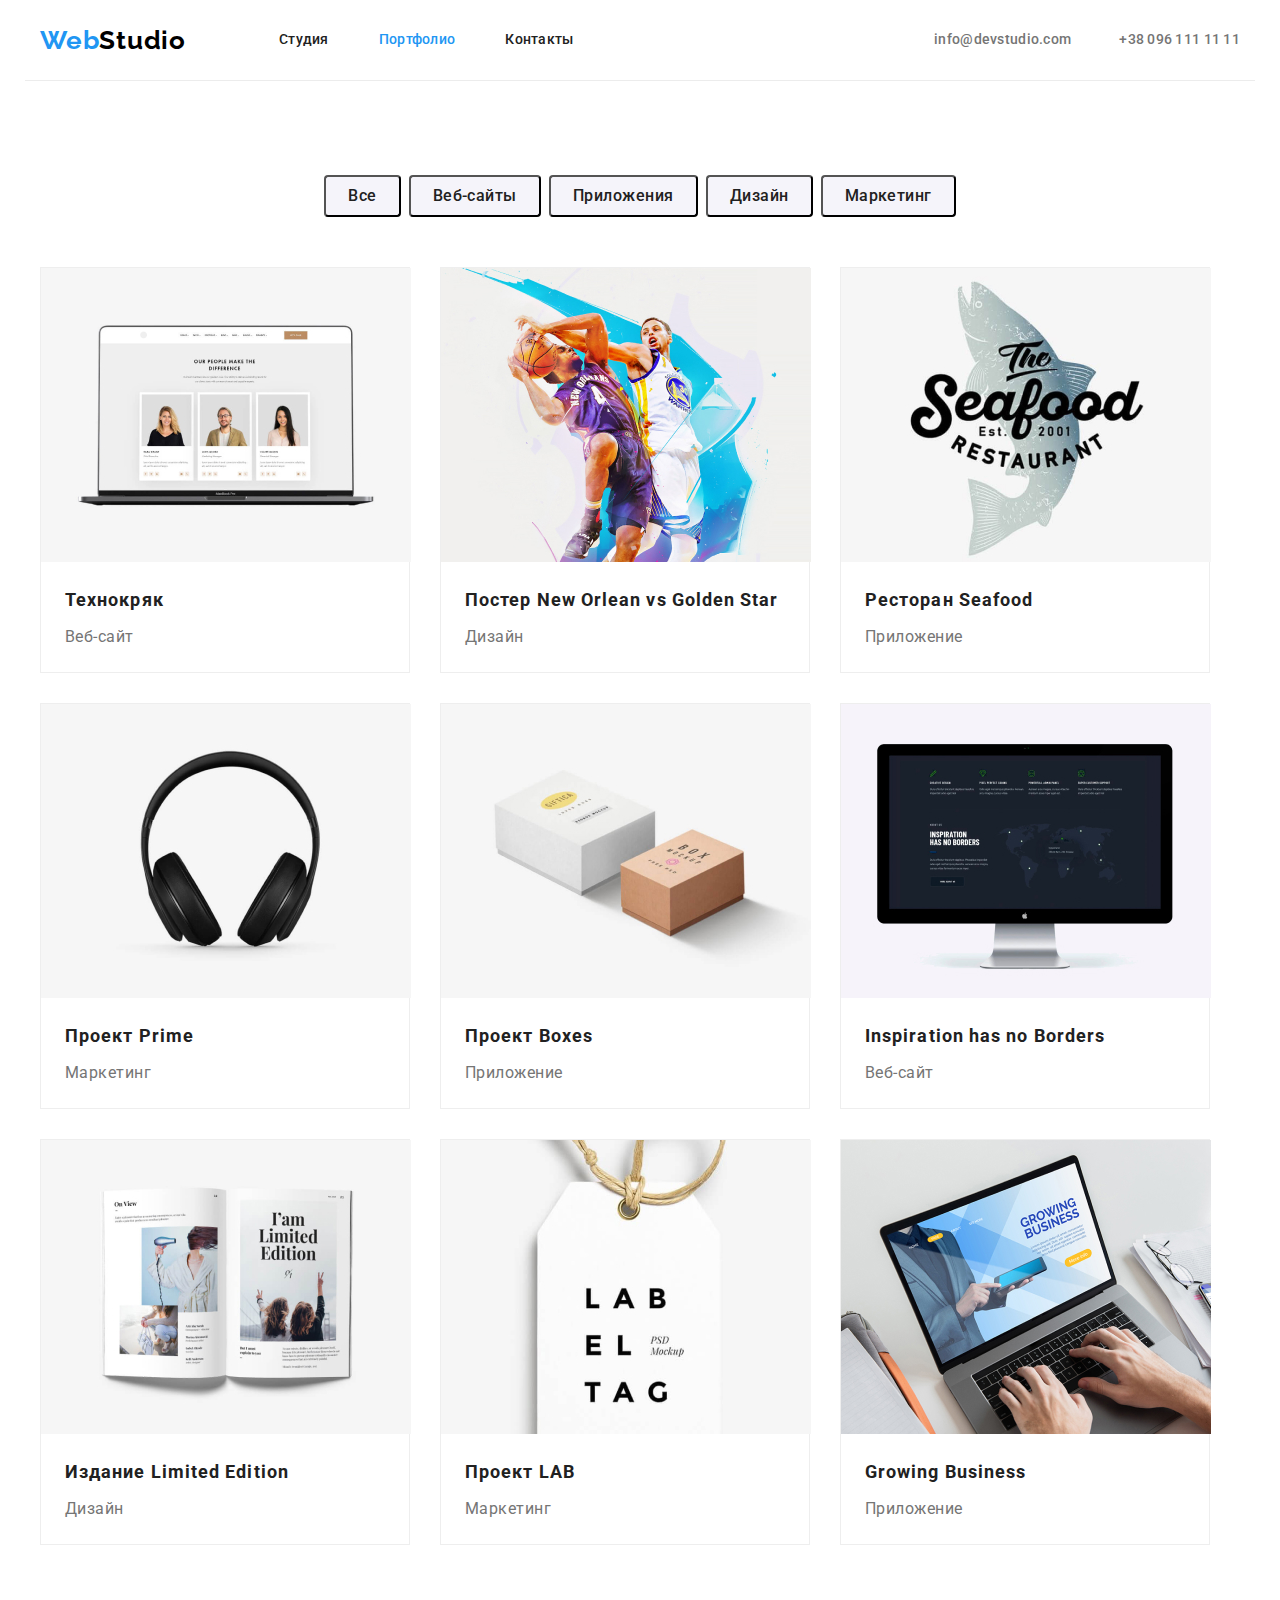
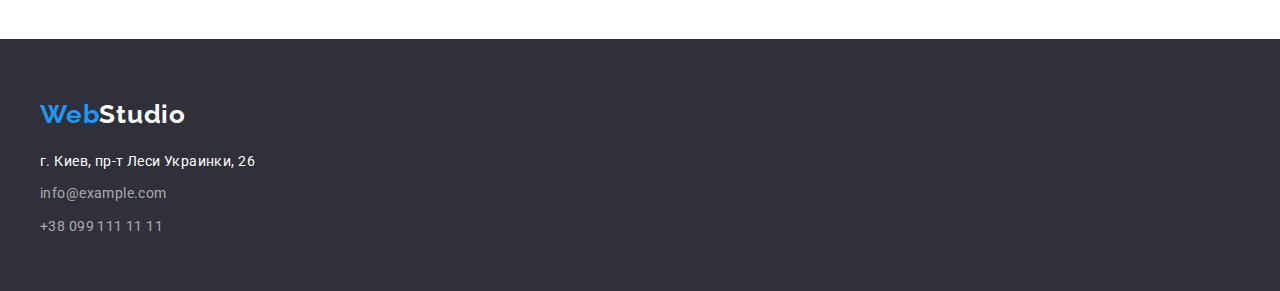
==== portfolio.html @ 692b7ed9 "create" ====
<!DOCTYPE html>
<html lang="ru">
  <head>
    <meta charset="UTF-8" />
    <meta name="viewport" content="width=device-width, initial-scale=1.0" />
    <title>Портфолио</title>
    <link
      rel="stylesheet"
      href="htts://cdnjs.cloudflare.com/ajax/libs/modern-normalize/1.0.0/modern-normalize.css"
    />
    <link
      href="https://fonts.googleapis.com/css2?family=Raleway:wght@700&family=Roboto:wght@400;500;700;900&display=swap"
      rel="stylesheet"
    />

    <link rel="stylesheet" href="./css/styles.css" />
  </head>
  <body>
    <!-- HEADER -->
    <header class="header">
      <div class="container header-border">
        <nav class="navigation">
          <a class="logo link" href=""
            >Web<span class="logo-second">Studio</span>
          </a>
          <ul class="navigation-list list">
            <li class="navigation-list-item">
              <a
                class="navigation-list-link link size-navigation"
                href="./index.html"
                >Студия</a
              >
            </li>
            <li class="navigation-list-item">
              <a
                class="navigation-list-link link current size-navigation"
                href="./portfolio.html"
                >Портфолио</a
              >
            </li>
            <li class="navigation-list-item">
              <a class="navigation-list-link link size-navigation" href=""
                >Контакты</a
              >
            </li>
          </ul>
        </nav>
        <ul class="list navigation-second">
          <li>
            <a class="header-mail link" href="mailto:info@devstudio.com "
              >info@devstudio.com</a
            >
          </li>
          <li class="list-telephone">
            <a class="header-tel link" href="tel:+380961111111"
              >+38 096 111 11 11</a
            >
          </li>
        </ul>
      </div>
    </header>
    <main>
      <!--Наши проэкты-->
      <section class="first-section">
        <div class="container button-cont">
          <h1 hidden>Our projects</h1>
          <ul class="list all-button">
            <li class="project">
              <button class="projects" type="button">Все</button>
            </li>
            <li class="project">
              <button class="projects" type="button">Веб-сайты</button>
            </li>
            <li class="project">
              <button class="projects" type="button">Приложения</button>
            </li>
            <li class="project">
              <button class="projects" type="button">Дизайн</button>
            </li>
            <li class="project">
              <button class="projects" type="button">Маркетинг</button>
            </li>
          </ul>

          <ul class="list">
            <li class="border">
              <a class="link" href="">
                <img src="./images/portfolio/img0.jpg" alt="ноутбук" />
                <div class="pictures-items">
                  <h2 class="our-projects">Технокряк</h2>
                  <p class="our-projects-type">Веб-сайт</p>
                </div>
              </a>
            </li>
            <li class="border">
              <a class="link" href="">
                <img
                  src="./images/portfolio/img-1.jpg"
                  alt="грають в баскетбол"
                />
                <div class="pictures-items">
                  <h2 class="our-projects">
                    Постер <span lang="en">New Orlean vs Golden Star</span>
                  </h2>
                  <p class="our-projects-type">Дизайн</p>
                </div>
              </a>
            </li>
            <li class="border">
              <a class="link" href="">
                <img
                  src="./images/portfolio/img-2.jpg"
                  alt="логотип ресторана"
                />
                <div class="pictures-items">
                  <h2 class="our-projects">
                    Ресторан <span lang="en">Seafood</span>
                  </h2>
                  <p class="our-projects-type">Приложение</p>
                </div>
              </a>
            </li>
            <li class="border">
              <a class="link" href="">
                <img src="./images/portfolio/img-3.jpg" alt="навушники" />
                <div class="pictures-items">
                  <h2 class="our-projects">
                    Проект <span lang="en">Prime</span>
                  </h2>
                  <p class="our-projects-type">Маркетинг</p>
                </div>
              </a>
            </li>
            <li class="border">
              <a class="link" href="">
                <img src="./images/portfolio/img-4.jpg" alt=" дві коробки" />
                <div class="pictures-items">
                  <h2 class="our-projects">
                    Проект <span lang="en">Boxes</span>
                  </h2>
                  <p class="our-projects-type">Приложение</p>
                </div>
              </a>
            </li>
            <li class="border">
              <a class="link" href="">
                <img src="./images/portfolio/img-5.jpg" alt="монітор" />
                <div class="pictures-items">
                  <h2 class="our-projects" lang="en">
                    Inspiration has no Borders
                  </h2>
                  <p class="our-projects-type">Веб-сайт</p>
                </div>
              </a>
            </li>
            <li class="border">
              <a class="link" href="">
                <img src="./images/portfolio/img-6.jpg" alt="книга" />
                <div class="pictures-items">
                  <h2 class="our-projects">
                    Издание <span lang="en">Limited Edition</span>
                  </h2>
                  <p class="our-projects-type">Дизайн</p>
                </div>
              </a>
            </li>
            <li class="border">
              <a class="link" href="">
                <img src="./images/portfolio/img-7.jpg" alt="бірка" />
                <div class="pictures-items">
                  <h2 class="our-projects">
                    Проект <span lang="en">LAB</span>
                  </h2>
                  <p class="our-projects-type">Маркетинг</p>
                </div>
              </a>
            </li>
            <li class="border">
              <a class="link" href="">
                <img src="./images/portfolio/img-8.jpg" alt="наберає текст" />
                <div class="pictures-items">
                  <h2 class="our-projects" lang="en">Growing Business</h2>
                  <p class="our-projects-type">Приложение</p>
                </div>
              </a>
            </li>
          </ul>
        </div>
      </section>
    </main>
    <!--Footer-->
    <footer class="footer">
      <div class="container">
        <a class="footer-logo link" href=""
          >Web<span class="footer-logo-second">Studio</span>
        </a>
        <address class="list-adress">
          <a
            class="address navigation-list-link link"
            href=" https://goo.gl/maps/Kp2JSWdoejmREXsi8"
            >г. Киев, пр-т Леси Украинки, 26</a
          >

          <a
            class="navigation-list-link contacts link"
            href="mailto:info@example.com"
            >info@example.com</a
          >

          <a class="navigation-list-link contacts link" href="tel:+380991111111"
            >+38 099 111 11 11</a
          >
        </address>
      </div>
    </footer>
  </body>
</html>
---- css/styles.css ----
/*-----INDEX.HTML-------*/

/*-----GENERAL-----*/
:root {
  --primary-text-color: #757575;
  --title-text-color: #212121;
  --main-text-color: #ffffff;
  --accent-color: #2196f3;
  --logo-color: #000000;
  --other-color: #f5f4fa;
  --contacts-color: rgba(255, 255, 255, 0.6);
  --background-color: #2f303a;
}

*,
*::before,
*::after {
  box-sizing: border-box;
  margin: 0;
  padding: 0;
}
body {
  font-family: 'Roboto', sans-serif;
  background: var(--main-text-color);
}
.list {
  list-style: none;
}
.link {
  text-decoration: none;
}

img {
  display: block;
}

.container {
  width: 1230px;
  padding: 0 15px;
  margin: 0 auto;
  align-items: center;
}

/*----- END GENERAL-----*/

/*-----HEADER-----*/

.header .container {
  display: flex;
}
.logo {
  margin-right: 93px;
}
.navigation-list-item:not(:last-child) {
  margin-right: 50px;
}

.navigation {
  display: flex;
  align-items: center;
}
.navigation-list {
  display: flex;
}
.navigation-second {
  display: flex;
  justify-content: flex-end;
  margin-left: auto;
}
.list-telephone {
  margin-left: 48px;
}

.logo {
  font-family: 'Raleway', sans-serif;
  font-weight: 700;
  font-size: 26px;
  line-height: 1.19;
  letter-spacing: 0.03em;
  color: var(--accent-color);
}
.logo-second {
  color: var(--logo-color);
}

.navigation-list-link {
  display: block;
  font-weight: 500;
  font-size: 14px;
  line-height: 1.14;
  letter-spacing: 0.02em;
  color: var(--title-text-color);
}

.navigation-list-link:hover,
.navigation-list-link:focus,
.header-mail:hover,
.header-mail:focus,
.header-tel:hover,
.header-tel:focus {
  color: var(--accent-color);
}
.current {
  color: var(--accent-color);
}
.size-navigation {
  padding-top: 32px;
  padding-bottom: 32px;
}

.header-mail,
.header-tel {
  display: block;

  font-weight: 500;
  font-size: 14px;
  line-height: 1.14;
  letter-spacing: 0.02em;
  color: var(--primary-text-color);
  padding-top: 32px;
  padding-bottom: 32px;
}

/*-----END HEADER-----*/

/*------MAIN------*/
.services {
  background: var(--background-color);
  text-align: center;
  padding-top: 200px;
  padding-bottom: 200px;
}

.main-title {
  font-weight: 900;
  font-size: 44px;
  line-height: 1.36;
  letter-spacing: 0.06em;
  text-transform: uppercase;
  color: var(--main-text-color);
  width: 660px;
  margin: 0 auto;
}
.button {
  background: var(--accent-color);
  box-shadow: 0px 4px 4px rgba(0, 0, 0, 0.15);
  font-weight: 700;
  font-size: 16px;
  line-height: 1.87;
  letter-spacing: 0.06em;
  color: var(--main-text-color);
  width: 200px;
  height: 50px;
  border-radius: 4px;
  margin-top: 30px;
}

.pictures-items {
  padding: 20px 24px 20px 24px;
}
.list-quality:not(:last-child) {
  margin-right: 30px;
}
.list-forms {
  display: flex;
  justify-content: space-between;
}
.middle {
  padding-top: 94px;
}

.quality {
  font-weight: 700;
  font-size: 14px;
  line-height: 1.14;
  letter-spacing: 0.03em;
  text-transform: uppercase;
  color: var(--title-text-color);

  margin-bottom: 10px;
}

.quality-inside {
  font-weight: 400;
  font-size: 14px;
  line-height: 1.71;
  letter-spacing: 0.03em;
  color: var(--primary-text-color);
  width: 270px;
}

.job-picture:not(:last-child) {
  margin-right: 30px;
}

.picture-list {
  display: flex;
}
.about-us,
.team {
  font-weight: 700;
  font-size: 36px;
  line-height: 1.16;
  letter-spacing: 0.03em;
  color: var(--title-text-color);
}
.jobs {
  padding-top: 94px;
  padding-bottom: 94px;
}

.about-us {
  text-align: center;

  margin-bottom: 50px;
}
.section-second {
  background: var(--other-color);
  padding-top: 94px;
  padding-bottom: 94px;
}
.photo-border:not(:last-child) {
  margin-right: 30px;
}
.photo-border {
  box-shadow: 0px 1px 3px rgba(0, 0, 0, 0.12), 0px 1px 1px rgba(0, 0, 0, 0.14),
    0px 2px 1px rgba(0, 0, 0, 0.2);
  border-radius: 0px 0px 4px 4px;
}

.team {
  text-align: center;
  margin-bottom: 50px;
}

.list-photo {
  display: flex;
}

.team-name {
  font-weight: 500;
  font-size: 16px;
  line-height: 1.18;
  letter-spacing: 0.03em;
  color: var(--title-text-color);
}
.name {
  text-align: center;
  padding-top: 30px;
  padding-bottom: 30px;
  padding-left: 60px;
  padding-right: 60px;
}
.team-profil {
  font-weight: 400;
  font-size: 16px;
  line-height: 1.18;
  letter-spacing: 0.03em;
  color: var(--primary-text-color);
  text-align: center;
  margin-top: 10px;
}
/*------END MAIN------*/

/*------FOOTER------*/

.footer {
  background: var(--background-color);
  height: 252px;
  padding-top: 60px;
  padding-bottom: 60px;
}
.list-adress {
  margin-top: 20px;
}
.footer-logo {
  font-family: 'Raleway', sans-serif;
  font-weight: 700;
  font-size: 26px;
  line-height: 1.19;
  letter-spacing: 0.03em;
  color: var(--accent-color);
}
.footer-logo-second {
  color: var(--main-text-color);
}
.navigation-list-link:not(:last-child) {
  margin-bottom: 9px;
}
.address {
  font-style: normal;
  font-weight: 400;
  font-size: 14px;
  line-height: 1.71;
  letter-spacing: 0.03em;
  color: var(--main-text-color);
}

.contacts {
  font-style: normal;
  font-weight: 400;
  font-size: 14px;
  line-height: 1.71;
  letter-spacing: 0.03em;
  color: var(--contacts-color);
}

/*------END FOOTER------*/

/*----END INDEX.HTML----*/

/*----PORTFOLIO-----*/

.header-border {
  border-bottom: 1px solid #ececec;
}

.first-section {
  padding-bottom: 94px;
  padding-top: 94px;
}
/*----MAIN-----*/

.all-button {
  display: flex;
  justify-content: center;

  margin-bottom: 50px;
}
.project:not(:last-child) {
  margin-right: 8px;
}
.projects {
  font-weight: 500;
  font-size: 16px;
  line-height: 1.62;
  letter-spacing: 0.03em;
  color: var(--title-text-color);
  background: var(--other-color);
  border-radius: 4px;
  text-align: center;
  padding-top: 6px;
  padding-bottom: 6px;
  padding-right: 22px;
  padding-left: 22px;
}
.projects:hover,
.projects:focus {
  background: var(--accent-color);
  color: var(--main-text-color);
}
.border:nth-child(3n) {
  margin-right: 0;
}
.border:nth-last-child(-n + 3) {
  margin-bottom: 0;
}
.border {
  width: 370px;

  border: 1px solid #eeeeee;
  margin-right: 30px;
  margin-bottom: 30px;
}

.container .list {
  display: flex;
  flex-wrap: wrap;
}
.our-projects {
  font-weight: 700;
  font-size: 18px;
  line-height: 2;
  letter-spacing: 0.06em;
  color: var(--title-text-color);
  margin-bottom: 4px;
}

.our-projects-type {
  font-weight: 400;
  font-size: 16px;
  line-height: 1.87;
  letter-spacing: 0.03em;
  color: var(--primary-text-color);
}

/*-----END MAIN*/ ;
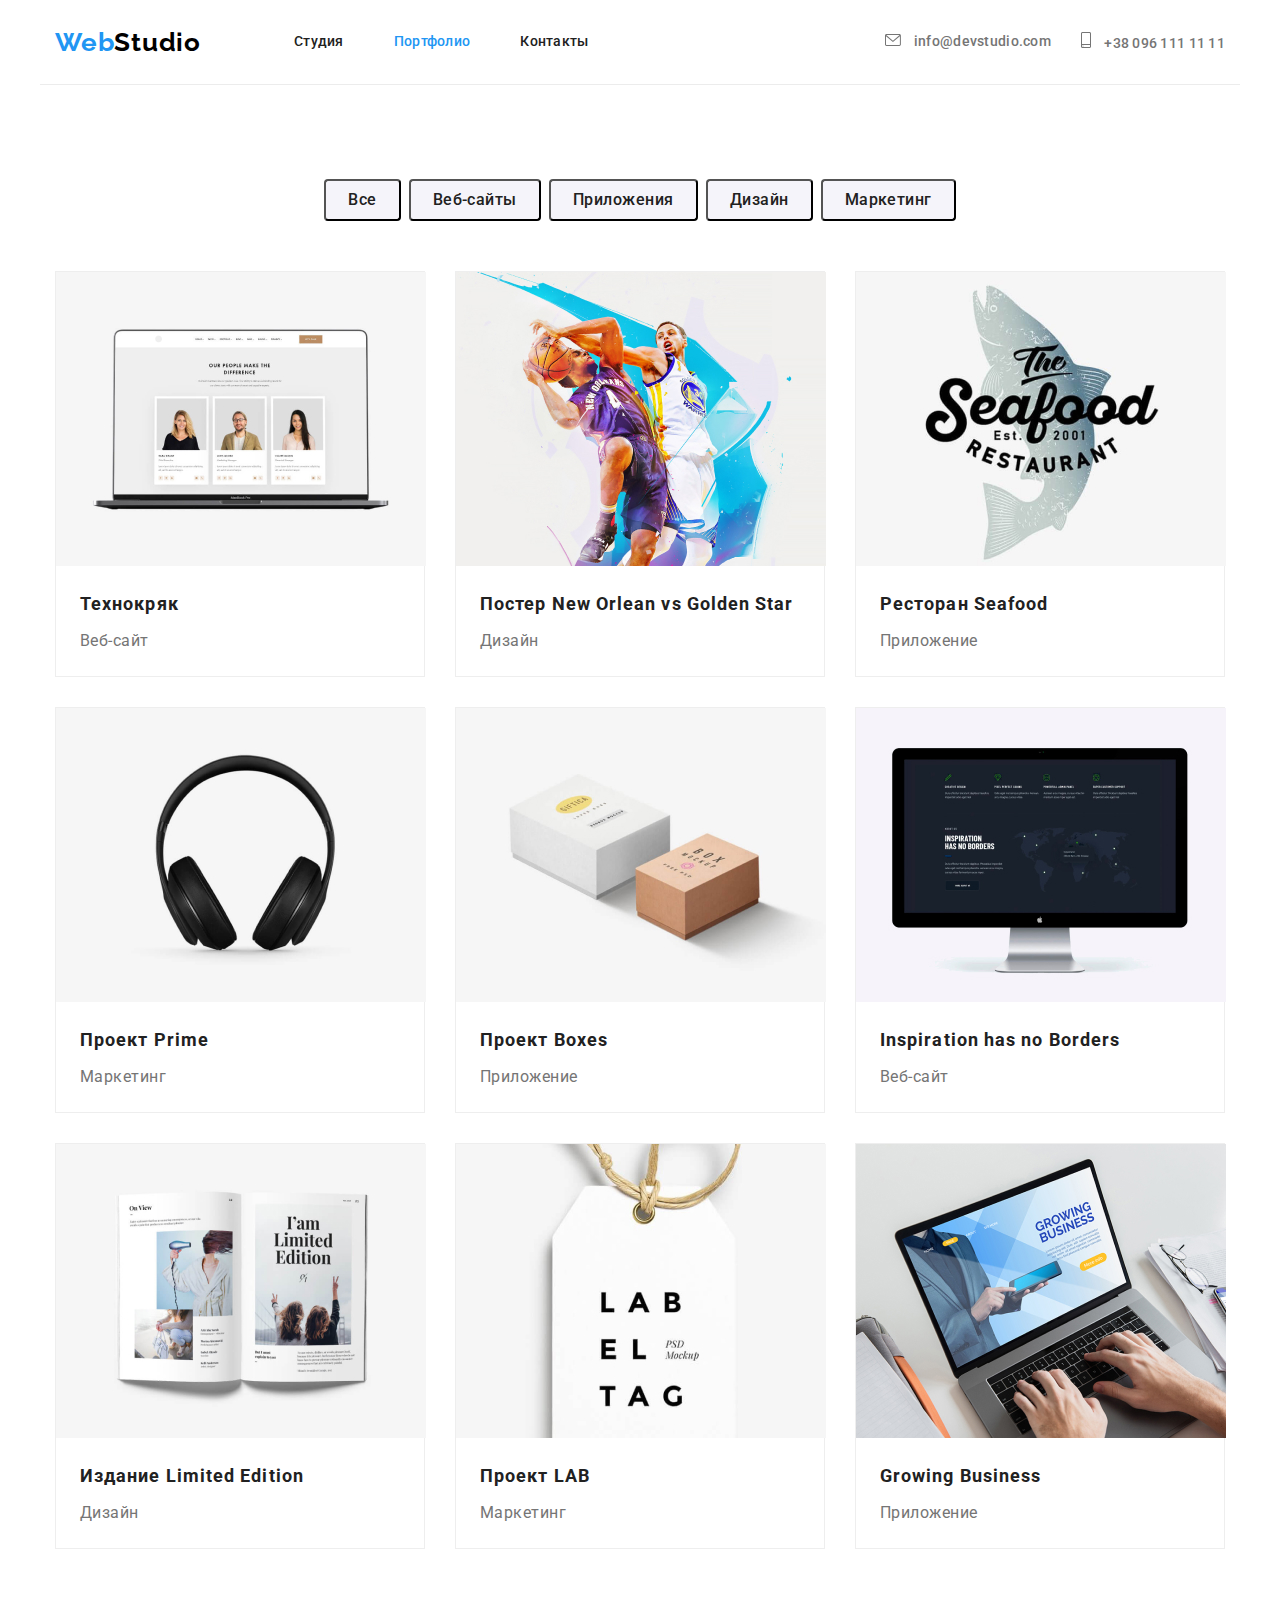
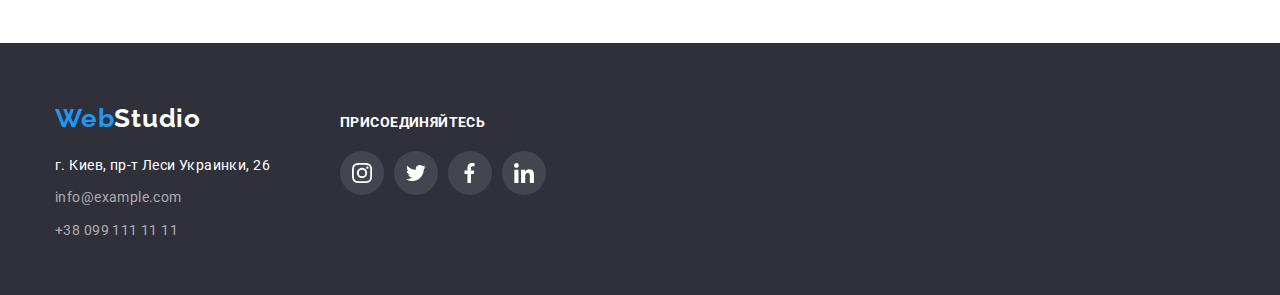
==== commit 1dd9c827: "WebStudio 100% ok" ====
--- a/portfolio.html
+++ b/portfolio.html
@@ -46,15 +46,21 @@
           </ul>
         </nav>
         <ul class="list navigation-second">
-          <li>
-            <a class="header-mail link" href="mailto:info@devstudio.com "
-              >info@devstudio.com</a
-            >
+          <li class="icon-header">
+            <a class="header-mail link" href="mailto:info@devstudio.com ">
+              <svg width="16" height="12" class="list-icon-header">
+                <use href="./images/sprite.svg#icon-mail"></use>
+              </svg>
+              info@devstudio.com
+            </a>
           </li>
-          <li class="list-telephone">
-            <a class="header-tel link" href="tel:+380961111111"
-              >+38 096 111 11 11</a
-            >
+          <li class="list-telephone icon-header">
+            <a class="header-tel link" href="tel:+380961111111">
+              <svg width="10" height="16" class="list-icon-header">
+                <use href="./images/sprite.svg#icon-smartphone"></use>
+              </svg>
+              +38 096 111 11 11
+            </a>
           </li>
         </ul>
       </div>
@@ -189,28 +195,65 @@
       </section>
     </main>
     <!--Footer-->
-    <footer class="footer">
-      <div class="container">
-        <a class="footer-logo link" href=""
-          >Web<span class="footer-logo-second">Studio</span>
-        </a>
-        <address class="list-adress">
-          <a
-            class="address navigation-list-link link"
-            href=" https://goo.gl/maps/Kp2JSWdoejmREXsi8"
-            >г. Киев, пр-т Леси Украинки, 26</a
-          >
-
-          <a
-            class="navigation-list-link contacts link"
-            href="mailto:info@example.com"
-            >info@example.com</a
-          >
-
-          <a class="navigation-list-link contacts link" href="tel:+380991111111"
-            >+38 099 111 11 11</a
-          >
-        </address>
+    <footer class="footer first-footer">
+      <div class="container all-footer">
+        <div>
+          <a class="footer-logo link" href=""
+            >Web<span class="footer-logo-second">Studio</span>
+          </a>
+          <address class="list-adress">
+            <a
+              class="address navigation-list-link link"
+              href=" https://goo.gl/maps/Kp2JSWdoejmREXsi8"
+              >г. Киев, пр-т Леси Украинки, 26</a
+            >
+
+            <a
+              class="navigation-list-link contacts link"
+              href="mailto:info@example.com"
+              >info@example.com</a
+            >
+
+            <a
+              class="navigation-list-link contacts link"
+              href="tel:+380991111111"
+              >+38 099 111 11 11</a
+            >
+          </address>
+        </div>
+        <div class="second-footer">
+          <b class="footer-social">ПРИСОЕДИНЯЙТЕСЬ</b>
+          <ul class="list list-icon">
+            <li class="icon-footer-list">
+              <a class="link icon-footer" href="">
+                <svg class="footer-svg">
+                  <use href="./images/sprite.svg#icon-instagram"></use>
+                </svg>
+              </a>
+            </li>
+            <li class="icon-footer-list">
+              <a class="link icon-footer" href="">
+                <svg class="footer-svg">
+                  <use href="./images/sprite.svg#icon-twitter"></use>
+                </svg>
+              </a>
+            </li>
+            <li class="icon-footer-list">
+              <a class="link icon-footer" href="">
+                <svg class="footer-svg">
+                  <use href="./images/sprite.svg#icon-facebook"></use>
+                </svg>
+              </a>
+            </li>
+            <li class="icon-footer-list">
+              <a class="link icon-footer" href="">
+                <svg class="footer-svg">
+                  <use href="./images/sprite.svg#icon-linkedin"></use>
+                </svg>
+              </a>
+            </li>
+          </ul>
+        </div>
       </div>
     </footer>
   </body>
--- a/css/styles.css
+++ b/css/styles.css
@@ -35,7 +35,7 @@
 }
 
 .container {
-  width: 1230px;
+  width: 1200px;
   padding: 0 15px;
   margin: 0 auto;
   align-items: center;
@@ -68,7 +68,7 @@
   margin-left: auto;
 }
 .list-telephone {
-  margin-left: 48px;
+  margin-left: 30px;
 }
 
 .logo {
@@ -111,7 +111,6 @@
 .header-mail,
 .header-tel {
   display: block;
-
   font-weight: 500;
   font-size: 14px;
   line-height: 1.14;
@@ -120,12 +119,39 @@
   padding-top: 32px;
   padding-bottom: 32px;
 }
-
+.icon-header {
+  display: flex;
+  align-items: center;
+  justify-content: center;
+}
+
+.list-icon-header {
+  fill: var(--primary-text-color);
+}
+.header-mail:hover .list-icon-header {
+  fill: var(--accent-color);
+}
+.header-tel:hover .list-icon-header {
+  fill: var(--accent-color);
+}
+.list-icon-header {
+  margin-right: 10px;
+}
 /*-----END HEADER-----*/
 
 /*------MAIN------*/
+.overlay {
+  background-image: linear-gradient(
+      rgba(47, 48, 58, 0.4),
+      rgba(47, 48, 58, 0.4)
+    ),
+    url(../images/main/Overlay.jpg);
+  height: 600px;
+  max-width: 1600px;
+  margin-left: auto;
+  margin-right: auto;
+}
 .services {
-  background: var(--background-color);
   text-align: center;
   padding-top: 200px;
   padding-bottom: 200px;
@@ -161,6 +187,27 @@
 .list-quality:not(:last-child) {
   margin-right: 30px;
 }
+.list-quality::before {
+  display: block;
+  content: '';
+  height: 120px;
+  background-repeat: no-repeat;
+  background-position: center;
+  background-color: var(--other-color);
+}
+.icon-group::before {
+  background-image: url(../images/quality/Group.svg);
+}
+.icon-clock::before {
+  background-image: url(../images/quality/clock.svg);
+}
+.icon-diagram::before {
+  background-image: url(../images/quality/diagram.svg);
+}
+.icon-astronaut::before {
+  background-image: url(../images/quality/astronaut.svg);
+}
+
 .list-forms {
   display: flex;
   justify-content: space-between;
@@ -176,7 +223,7 @@
   letter-spacing: 0.03em;
   text-transform: uppercase;
   color: var(--title-text-color);
-
+  margin-top: 30px;
   margin-bottom: 10px;
 }
 
@@ -195,6 +242,7 @@
 
 .picture-list {
   display: flex;
+  justify-content: space-between;
 }
 .about-us,
 .team {
@@ -203,6 +251,28 @@
   line-height: 1.16;
   letter-spacing: 0.03em;
   color: var(--title-text-color);
+}
+.icon-list-team {
+  display: flex;
+  align-items: center;
+  justify-content: center;
+  width: 44px;
+  height: 44px;
+  border-radius: 50px;
+}
+.icon-list-team:hover .team-svg {
+  fill: white;
+}
+.icon-list-team:hover {
+  background-color: var(--accent-color);
+}
+.team-svg {
+  fill: #afb1b8;
+  width: 20px;
+  height: 20px;
+}
+.list-icon-svg:not(:last-child) {
+  margin-right: 10px;
 }
 .jobs {
   padding-top: 94px;
@@ -223,6 +293,7 @@
   margin-right: 30px;
 }
 .photo-border {
+  width: 270px;
   box-shadow: 0px 1px 3px rgba(0, 0, 0, 0.12), 0px 1px 1px rgba(0, 0, 0, 0.14),
     0px 2px 1px rgba(0, 0, 0, 0.2);
   border-radius: 0px 0px 4px 4px;
@@ -248,8 +319,9 @@
   text-align: center;
   padding-top: 30px;
   padding-bottom: 30px;
-  padding-left: 60px;
-  padding-right: 60px;
+  padding-left: 30px;
+  padding-right: 30px;
+  background-color: white;
 }
 .team-profil {
   font-weight: 400;
@@ -259,7 +331,48 @@
   color: var(--primary-text-color);
   text-align: center;
   margin-top: 10px;
-}
+  margin-bottom: 16px;
+}
+
+.clients {
+  margin-top: 94px;
+  margin-bottom: 94px;
+}
+.all-clients {
+  display: flex;
+  justify-content: space-between;
+  padding-top: 50px;
+}
+
+.our-clients {
+  text-align: center;
+  font-weight: 700;
+  font-size: 36px;
+  line-height: 1.16;
+  letter-spacing: 0.03em;
+  color: var(--title-text-color);
+}
+
+.list-clients-item {
+  display: flex;
+  align-items: center;
+  justify-content: center;
+  width: 170px;
+  height: 90px;
+  border: 1px solid #afb1b8;
+  box-sizing: border-box;
+  border-radius: 4px;
+}
+.list-clients:hover .clients-svg {
+  fill: var(--accent-color);
+}
+.list-clients-item:hover {
+  border: 1px solid var(--accent-color);
+}
+.clients-svg {
+  fill: #afb1b8;
+}
+
 /*------END MAIN------*/
 
 /*------FOOTER------*/
@@ -304,6 +417,52 @@
   letter-spacing: 0.03em;
   color: var(--contacts-color);
 }
+.first-footer {
+  display: flex;
+  align-items: baseline;
+}
+.second-footer {
+  margin-left: 70px;
+}
+.list-icon {
+  display: flex;
+  margin-top: 20px;
+}
+.footer-social {
+  font-style: normal;
+  font-weight: 700;
+  font-size: 14px;
+  line-height: 16px;
+  letter-spacing: 0.03em;
+  text-transform: uppercase;
+  color: #ffffff;
+}
+.icon-footer {
+  display: flex;
+  align-items: center;
+  justify-content: center;
+  width: 44px;
+  height: 44px;
+  background: rgba(255, 255, 255, 0.1);
+  border-radius: 50%;
+}
+.icon-footer:hover {
+  background-color: var(--accent-color);
+}
+.footer-svg {
+  display: flex;
+  width: 20px;
+  height: 20px;
+  fill: white;
+}
+
+.icon-footer-list:not(:last-child) {
+  margin-right: 10px;
+}
+.all-footer {
+  display: flex;
+  align-items: baseline;
+}
 
 /*------END FOOTER------*/
 
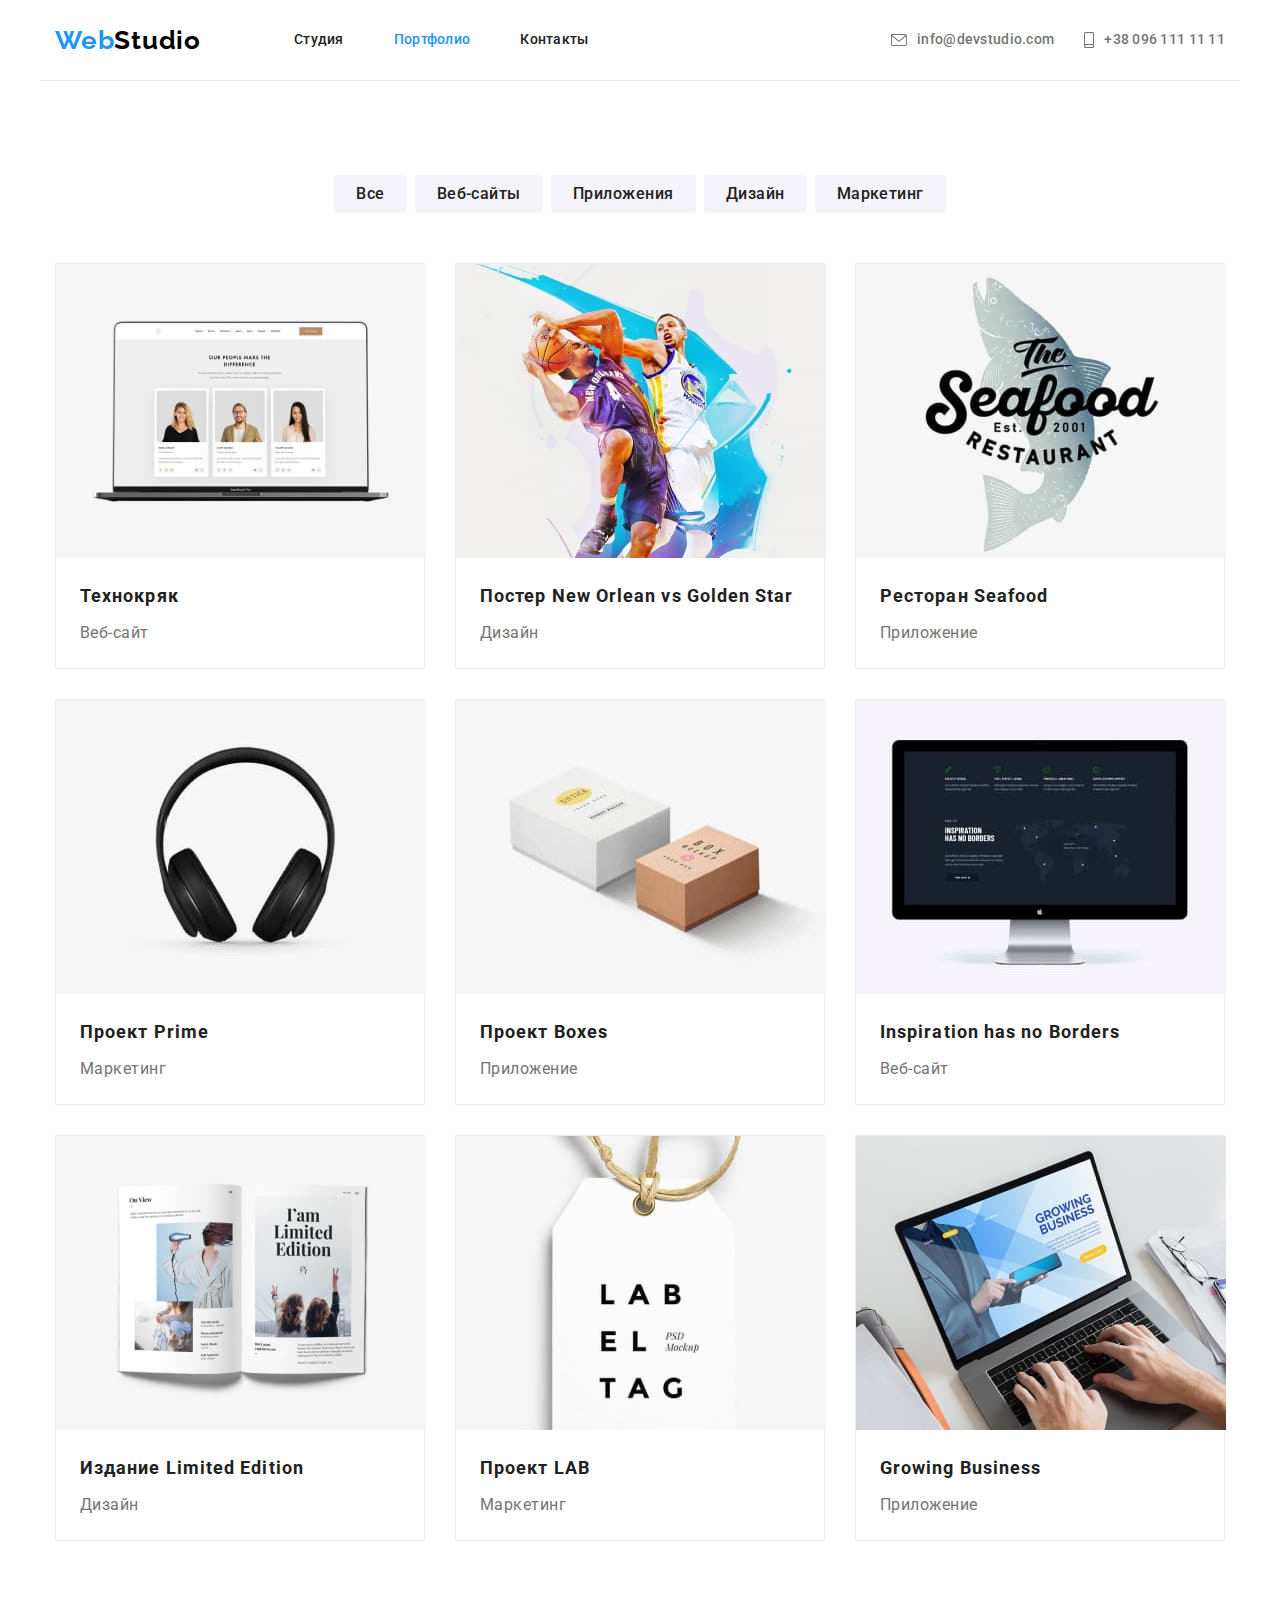
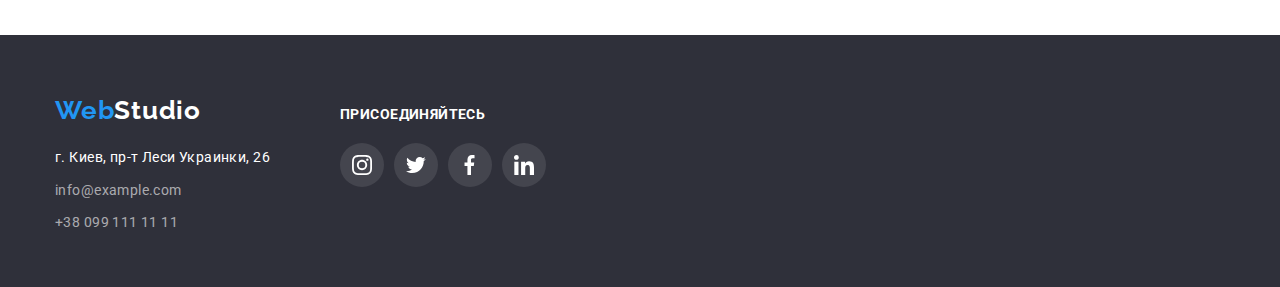
==== commit 5ebbe539: "100% after mistake" ====
--- a/portfolio.html
+++ b/portfolio.html
@@ -90,7 +90,7 @@
 
           <ul class="list">
             <li class="border">
-              <a class="link" href="">
+              <a class="link shadow" href="">
                 <img src="./images/portfolio/img0.jpg" alt="ноутбук" />
                 <div class="pictures-items">
                   <h2 class="our-projects">Технокряк</h2>
@@ -99,7 +99,7 @@
               </a>
             </li>
             <li class="border">
-              <a class="link" href="">
+              <a class="link shadow" href="">
                 <img
                   src="./images/portfolio/img-1.jpg"
                   alt="грають в баскетбол"
@@ -113,7 +113,7 @@
               </a>
             </li>
             <li class="border">
-              <a class="link" href="">
+              <a class="link shadow" href="">
                 <img
                   src="./images/portfolio/img-2.jpg"
                   alt="логотип ресторана"
@@ -127,7 +127,7 @@
               </a>
             </li>
             <li class="border">
-              <a class="link" href="">
+              <a class="link shadow" href="">
                 <img src="./images/portfolio/img-3.jpg" alt="навушники" />
                 <div class="pictures-items">
                   <h2 class="our-projects">
@@ -138,7 +138,7 @@
               </a>
             </li>
             <li class="border">
-              <a class="link" href="">
+              <a class="link shadow" href="">
                 <img src="./images/portfolio/img-4.jpg" alt=" дві коробки" />
                 <div class="pictures-items">
                   <h2 class="our-projects">
@@ -149,7 +149,7 @@
               </a>
             </li>
             <li class="border">
-              <a class="link" href="">
+              <a class="link shadow" href="">
                 <img src="./images/portfolio/img-5.jpg" alt="монітор" />
                 <div class="pictures-items">
                   <h2 class="our-projects" lang="en">
@@ -160,7 +160,7 @@
               </a>
             </li>
             <li class="border">
-              <a class="link" href="">
+              <a class="link shadow" href="">
                 <img src="./images/portfolio/img-6.jpg" alt="книга" />
                 <div class="pictures-items">
                   <h2 class="our-projects">
@@ -171,7 +171,7 @@
               </a>
             </li>
             <li class="border">
-              <a class="link" href="">
+              <a class="link shadow" href="">
                 <img src="./images/portfolio/img-7.jpg" alt="бірка" />
                 <div class="pictures-items">
                   <h2 class="our-projects">
@@ -182,7 +182,7 @@
               </a>
             </li>
             <li class="border">
-              <a class="link" href="">
+              <a class="link shadow" href="">
                 <img src="./images/portfolio/img-8.jpg" alt="наберає текст" />
                 <div class="pictures-items">
                   <h2 class="our-projects" lang="en">Growing Business</h2>
--- a/css/styles.css
+++ b/css/styles.css
@@ -10,6 +10,8 @@
   --other-color: #f5f4fa;
   --contacts-color: rgba(255, 255, 255, 0.6);
   --background-color: #2f303a;
+  --svg-team-icon-color: #afb1b8;
+  --footer-hover-color: white;
 }
 
 *,
@@ -64,6 +66,7 @@
 }
 .navigation-second {
   display: flex;
+
   justify-content: flex-end;
   margin-left: auto;
 }
@@ -110,7 +113,8 @@
 
 .header-mail,
 .header-tel {
-  display: block;
+  display: flex;
+  align-items: center;
   font-weight: 500;
   font-size: 14px;
   line-height: 1.14;
@@ -146,6 +150,7 @@
       rgba(47, 48, 58, 0.4)
     ),
     url(../images/main/Overlay.jpg);
+  background-color: var(--logo-color);
   height: 600px;
   max-width: 1600px;
   margin-left: auto;
@@ -261,13 +266,13 @@
   border-radius: 50px;
 }
 .icon-list-team:hover .team-svg {
-  fill: white;
+  fill: var(--footer-hover-color);
 }
 .icon-list-team:hover {
   background-color: var(--accent-color);
 }
 .team-svg {
-  fill: #afb1b8;
+  fill: var(--svg-team-icon-color);
   width: 20px;
   height: 20px;
 }
@@ -321,7 +326,7 @@
   padding-bottom: 30px;
   padding-left: 30px;
   padding-right: 30px;
-  background-color: white;
+  background-color: var(--footer-hover-color);
 }
 .team-profil {
   font-weight: 400;
@@ -359,18 +364,18 @@
   justify-content: center;
   width: 170px;
   height: 90px;
-  border: 1px solid #afb1b8;
+  border: 1px solid var(--svg-team-icon-color);
   box-sizing: border-box;
   border-radius: 4px;
 }
-.list-clients:hover .clients-svg {
+.list-clients-item:hover .clients-svg {
   fill: var(--accent-color);
 }
 .list-clients-item:hover {
   border: 1px solid var(--accent-color);
 }
 .clients-svg {
-  fill: #afb1b8;
+  fill: var(--svg-team-icon-color);
 }
 
 /*------END MAIN------*/
@@ -435,7 +440,7 @@
   line-height: 16px;
   letter-spacing: 0.03em;
   text-transform: uppercase;
-  color: #ffffff;
+  color: var(--footer-hover-color);
 }
 .icon-footer {
   display: flex;
@@ -453,7 +458,7 @@
   display: flex;
   width: 20px;
   height: 20px;
-  fill: white;
+  fill: var(--footer-hover-color);
 }
 
 .icon-footer-list:not(:last-child) {
@@ -483,7 +488,6 @@
 .all-button {
   display: flex;
   justify-content: center;
-
   margin-bottom: 50px;
 }
 .project:not(:last-child) {
@@ -497,6 +501,7 @@
   color: var(--title-text-color);
   background: var(--other-color);
   border-radius: 4px;
+  border: none;
   text-align: center;
   padding-top: 6px;
   padding-bottom: 6px;
@@ -516,10 +521,16 @@
 }
 .border {
   width: 370px;
-
   border: 1px solid #eeeeee;
   margin-right: 30px;
   margin-bottom: 30px;
+}
+.shadow {
+  display: block;
+}
+.shadow:hover {
+  box-shadow: 0px 1px 1px rgba(0, 0, 0, 0.12), 0px 4px 4px rgba(0, 0, 0, 0.06),
+    1px 4px 6px rgba(0, 0, 0, 0.16);
 }
 
 .container .list {
